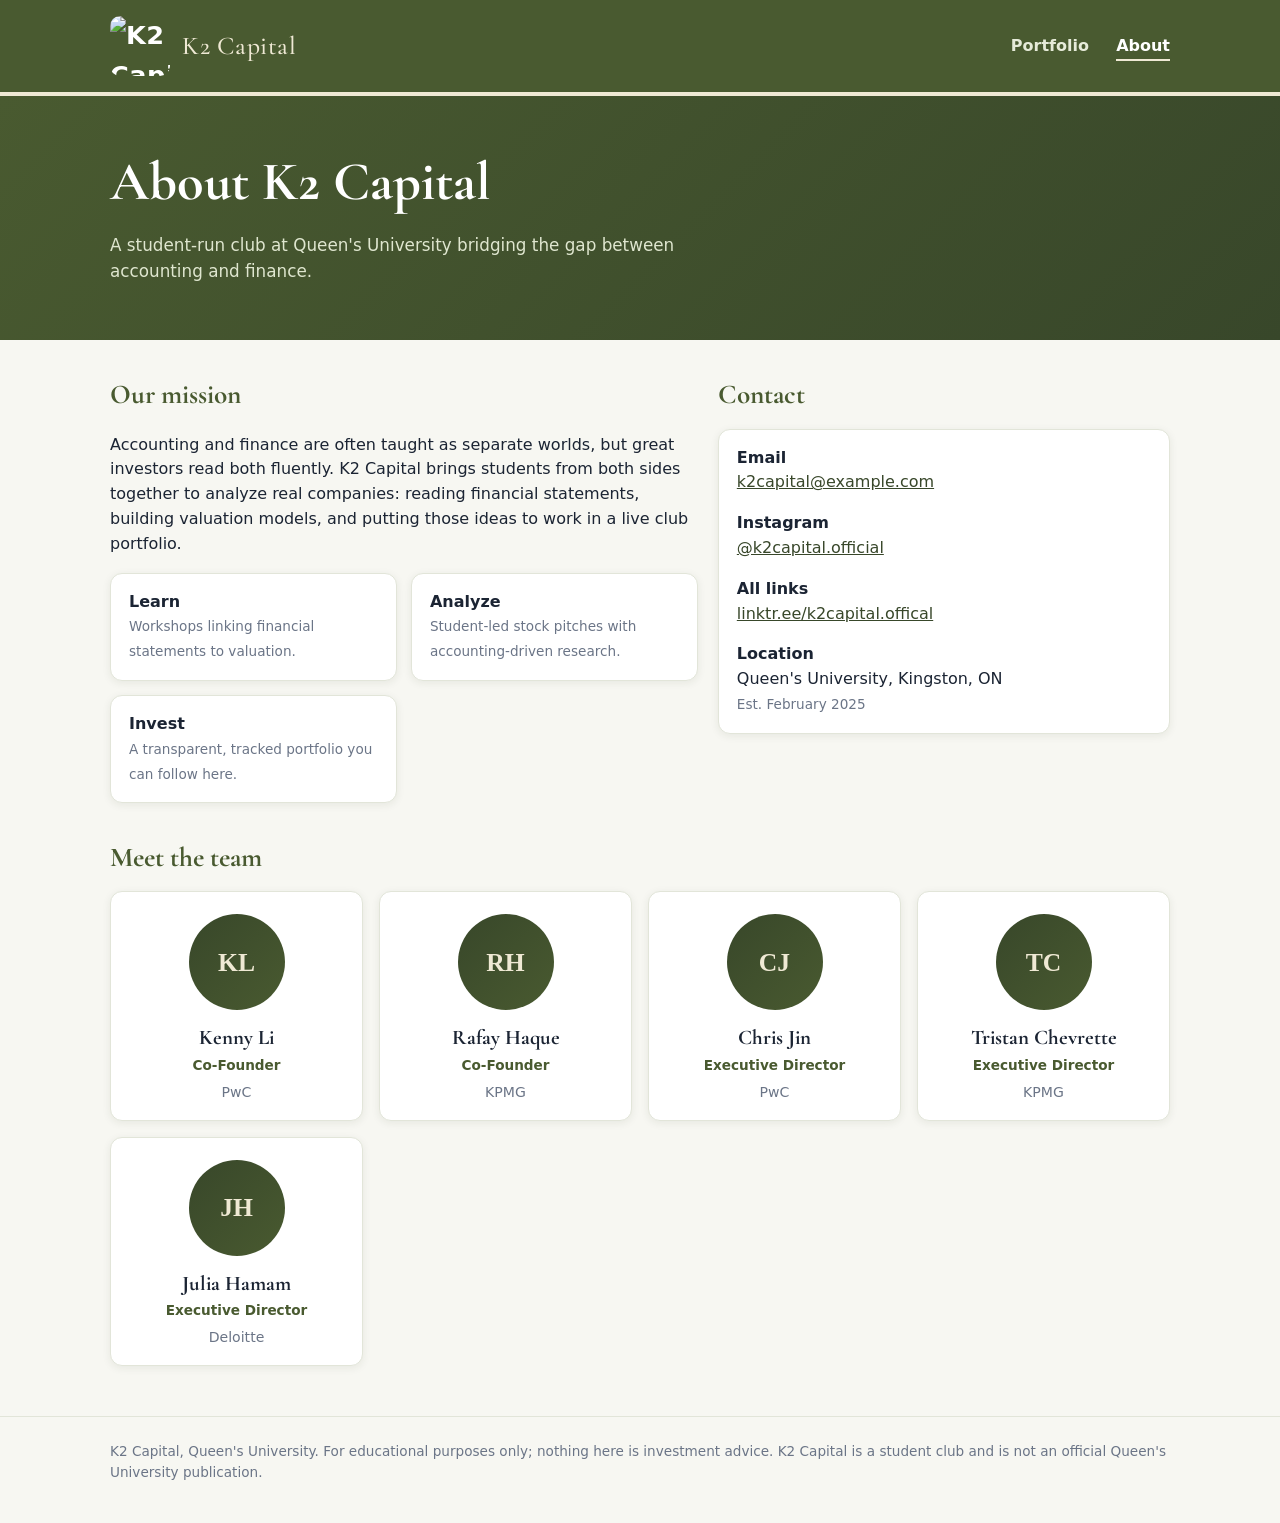
==== about.html @ 81572ed2 "Add files via upload" ====
<!doctype html>
<html lang="en">
<head>
  <meta charset="utf-8">
  <meta name="viewport" content="width=device-width, initial-scale=1">
  <title>K2 Capital | About</title>
  <meta name="description" content="About K2 Capital, the Queen's University club bridging accounting and finance.">
  <link rel="preconnect" href="https://fonts.googleapis.com"><link rel="preconnect" href="https://fonts.gstatic.com" crossorigin>
  <link href="https://fonts.googleapis.com/css2?family=Cormorant+Garamond:wght@500;600;700&display=swap" rel="stylesheet">
  <link rel="icon" href="images/logo.jpg">
  <link rel="stylesheet" href="styles.css">
</head>
<body>
  <header class="site">
    <div class="wrap">
      <a class="brand" href="index.html"><img src="images/logo.jpg" alt="K2 Capital logo"><span class="brand-text">K2 <span>Capital</span></span></a>
      <nav>
        <a href="index.html">Portfolio</a>
        <a class="active" href="about.html">About</a>
      </nav>
    </div>
  </header>

  <div class="hero">
    <div class="wrap">
      <h1>About K2 Capital</h1>
      <p>A student-run club at Queen's University bridging the gap between accounting and finance.</p>
    </div>
  </div>

  <main class="wrap">
    <section class="block two-col">
      <div>
        <h2>Our mission</h2>
        <p>
          Accounting and finance are often taught as separate worlds, but great investors read both fluently.
          K2 Capital brings students from both sides together to analyze real companies: reading financial
          statements, building valuation models, and putting those ideas to work in a live club portfolio.
        </p>
        <p><!-- TODO: add a sentence or two about how the club runs (weekly meetings, pitch process, who can join). --></p>
        <div class="pillars">
          <div class="card"><strong>Learn</strong><br><span class="name">Workshops linking financial statements to valuation.</span></div>
          <div class="card"><strong>Analyze</strong><br><span class="name">Student-led stock pitches with accounting-driven research.</span></div>
          <div class="card"><strong>Invest</strong><br><span class="name">A transparent, tracked portfolio you can follow here.</span></div>
        </div>
      </div>
      <div>
        <h2>Contact</h2>
        <div class="card">
          <p style="margin-top:0"><strong>Email</strong><br><a href="mailto:k2capital@example.com">k2capital@example.com</a></p>
          <p><strong>Instagram</strong><br><a href="https://instagram.com/k2capital.official" rel="noopener">@k2capital.official</a></p>
          <p><strong>All links</strong><br><a href="https://linktr.ee/k2capital.offical" rel="noopener">linktr.ee/k2capital.offical</a></p>
          <p style="margin-bottom:0"><strong>Location</strong><br>Queen's University, Kingston, ON<br><span class="name">Est. February 2025</span></p>
        </div>
      </div>
    </section>

    <section class="block">
      <h2>Meet the team</h2>
      <div class="grid" id="team"></div>
    </section>
  </main>

  <footer>
    <div class="wrap">
      K2 Capital, Queen's University. For educational purposes only; nothing here is investment advice.
      K2 Capital is a student club and is not an official Queen's University publication.
    </div>
  </footer>

  <script>
    // Edit this list to update the team. Add "photo": "images/name.jpg" to show a headshot.
    const TEAM = [
      { name: "Kenny Li",           role: "Co-Founder",         bio: "PwC" },
      { name: "Rafay Haque",        role: "Co-Founder",         bio: "KPMG" },
      { name: "Chris Jin",          role: "Executive Director", bio: "PwC" },
      { name: "Tristan Chevrette",  role: "Executive Director", bio: "KPMG" },
      { name: "Julia Hamam",        role: "Executive Director", bio: "Deloitte" }
      // Add the Accounting and Finance Associates here, same format.
    ];

    const esc = (s) => String(s ?? "").replace(/[&<>"']/g, (c) => ({ "&": "&amp;", "<": "&lt;", ">": "&gt;", '"': "&quot;", "'": "&#39;" }[c]));
    document.getElementById("team").innerHTML = TEAM.map((p) => {
      const initials = p.name.split(/\s+/).map((w) => w[0]).slice(0, 2).join("").toUpperCase();
      const avatar = p.photo
        ? `<img class="avatar" src="${esc(p.photo)}" alt="${esc(p.name)}">`
        : `<div class="avatar">${esc(initials)}</div>`;
      return `<div class="card person">${avatar}<h3>${esc(p.name)}</h3><div class="role">${esc(p.role)}</div><p>${esc(p.bio)}</p></div>`;
    }).join("");
  </script>
</body>
</html>
---- styles.css ----
:root {
  --navy: #495a30;
  --navy-2: #38472a;
  --gold: #efe9d4;
  --red: #495a30;
  --bg: #f7f7f2;
  --card: #ffffff;
  --text: #1b2433;
  --muted: #6b7587;
  --line: #e2e5d9;
  --gain: #12805c;
  --loss: #c0392b;
  --radius: 12px;
}
* { box-sizing: border-box; }
html { scroll-behavior: smooth; }
body {
  margin: 0;
  font-family: system-ui, -apple-system, "Segoe UI", Roboto, sans-serif;
  background: var(--bg);
  color: var(--text);
  line-height: 1.55;
}
a { color: var(--navy-2); }
.wrap { max-width: 1100px; margin: 0 auto; padding: 0 20px; }

/* Header */
header.site {
  background: var(--navy);
  color: #fff;
  border-bottom: 4px solid var(--gold);
}
header.site .wrap {
  display: flex; align-items: center; justify-content: space-between;
  padding-top: 16px; padding-bottom: 16px; flex-wrap: wrap; gap: 12px;
}
h1, h2, h3, .brand-text { font-family: "Cormorant Garamond", Georgia, "Times New Roman", serif; }
h1, h2 { font-weight: 700; }
.brand { display: flex; align-items: center; gap: 12px; font-weight: 700; font-size: 1.6rem; letter-spacing: .02em; color: #fff; text-decoration: none; }
.brand img { height: 60px; width: 60px; border-radius: 10px; display: block; }
.brand span { color: var(--gold); font-weight: 500; }
nav a {
  color: #e6ebd9; text-decoration: none; margin-left: 22px; font-weight: 600;
  padding-bottom: 4px; border-bottom: 2px solid transparent;
}
nav a:hover, nav a.active { color: #fff; border-bottom-color: var(--gold); }

/* Hero */
.hero { background: linear-gradient(135deg, var(--navy), var(--navy-2)); color: #fff; padding: 44px 0 56px; }
.hero h1 { margin: 0 0 8px; font-size: clamp(2.3rem, 5vw, 3.4rem); }
.hero p { margin: 0; max-width: 640px; color: #dfe6cf; font-size: 1.05rem; }

/* Cards */
.cards { display: grid; grid-template-columns: repeat(auto-fit, minmax(190px, 1fr)); gap: 14px; margin-top: -32px; }
.card {
  background: var(--card); border: 1px solid var(--line); border-radius: var(--radius);
  padding: 16px 18px; box-shadow: 0 2px 8px rgba(40,55,25,.08);
}
.card .label { color: var(--muted); font-size: .8rem; text-transform: uppercase; letter-spacing: .06em; }
.card .value { font-size: 1.6rem; font-weight: 800; margin-top: 2px; }
.gain { color: var(--gain); }
.loss { color: var(--loss); }

section.block { margin: 34px 0; }
h2 { margin: 0 0 12px; font-size: 1.7rem; color: var(--navy); }

/* Allocation bar */
.alloc-bar { display: flex; height: 18px; border-radius: 9px; overflow: hidden; background: var(--line); }
.alloc-bar div { height: 100%; }
.legend { display: flex; flex-wrap: wrap; gap: 8px 18px; margin-top: 10px; font-size: .88rem; color: var(--muted); }
.legend i { display: inline-block; width: 10px; height: 10px; border-radius: 3px; margin-right: 6px; }

/* Controls */
.controls { display: flex; flex-wrap: wrap; gap: 8px; align-items: center; margin-bottom: 14px; }
.chip {
  border: 1px solid var(--line); background: #fff; color: var(--text);
  padding: 6px 14px; border-radius: 999px; cursor: pointer; font-size: .88rem; font-weight: 600;
}
.chip.on { background: var(--navy); color: #fff; border-color: var(--navy); }
.spacer { flex: 1; }
.toggle { font-size: .88rem; color: var(--muted); display: flex; align-items: center; gap: 6px; }

/* Tables */
.table-wrap { overflow-x: auto; background: var(--card); border: 1px solid var(--line); border-radius: var(--radius); }
table { width: 100%; border-collapse: collapse; min-width: 720px; }
th, td { padding: 11px 14px; text-align: right; white-space: nowrap; }
th:first-child, td:first-child, th:nth-child(2), td:nth-child(2) { text-align: left; }
thead th {
  background: #f0f2e8; color: var(--muted); font-size: .76rem; text-transform: uppercase;
  letter-spacing: .06em; cursor: pointer; user-select: none;
}
tbody tr { border-top: 1px solid var(--line); }
tbody tr:hover { background: #fbfbf6; }
tr.group td {
  background: #e8edde; font-weight: 700; color: var(--navy); text-align: left; cursor: default;
}
tr.group td.num { text-align: right; }
.ticker { font-weight: 800; }
.name { color: var(--muted); font-size: .85rem; }
.note { color: var(--muted); font-size: .82rem; margin-top: 10px; }
.banner {
  background: #f7f3dc; border: 1px solid #f0dc95; color: #6b5300;
  padding: 10px 14px; border-radius: 10px; margin: 22px 0 0; font-size: .9rem;
}
.error { background: #fdecea; border-color: #f4b8b1; color: #7a1f16; }

/* About */
.grid { display: grid; grid-template-columns: repeat(auto-fill, minmax(220px, 1fr)); gap: 16px; }
.person { text-align: center; }
.avatar {
  width: 96px; height: 96px; border-radius: 50%; margin: 6px auto 12px;
  background: linear-gradient(135deg, var(--navy-2), var(--navy)); color: var(--gold);
  display: flex; align-items: center; justify-content: center; font-weight: 700; font-size: 1.6rem; font-family: Georgia, serif;
  object-fit: cover;
}
.person h3 { margin: 0; font-size: 1.3rem; }
.person .role { color: var(--red); font-weight: 700; font-size: .85rem; }
.person p { color: var(--muted); font-size: .88rem; margin: 6px 0 0; }
.two-col { display: grid; grid-template-columns: 1.3fr 1fr; gap: 20px; }
@media (max-width: 760px) { .two-col { grid-template-columns: 1fr; } nav a { margin-left: 14px; } }
.pillars { display: grid; grid-template-columns: repeat(auto-fit, minmax(220px, 1fr)); gap: 14px; margin-top: 14px; }

footer { border-top: 1px solid var(--line); margin-top: 50px; padding: 24px 0 40px; color: var(--muted); font-size: .85rem; }
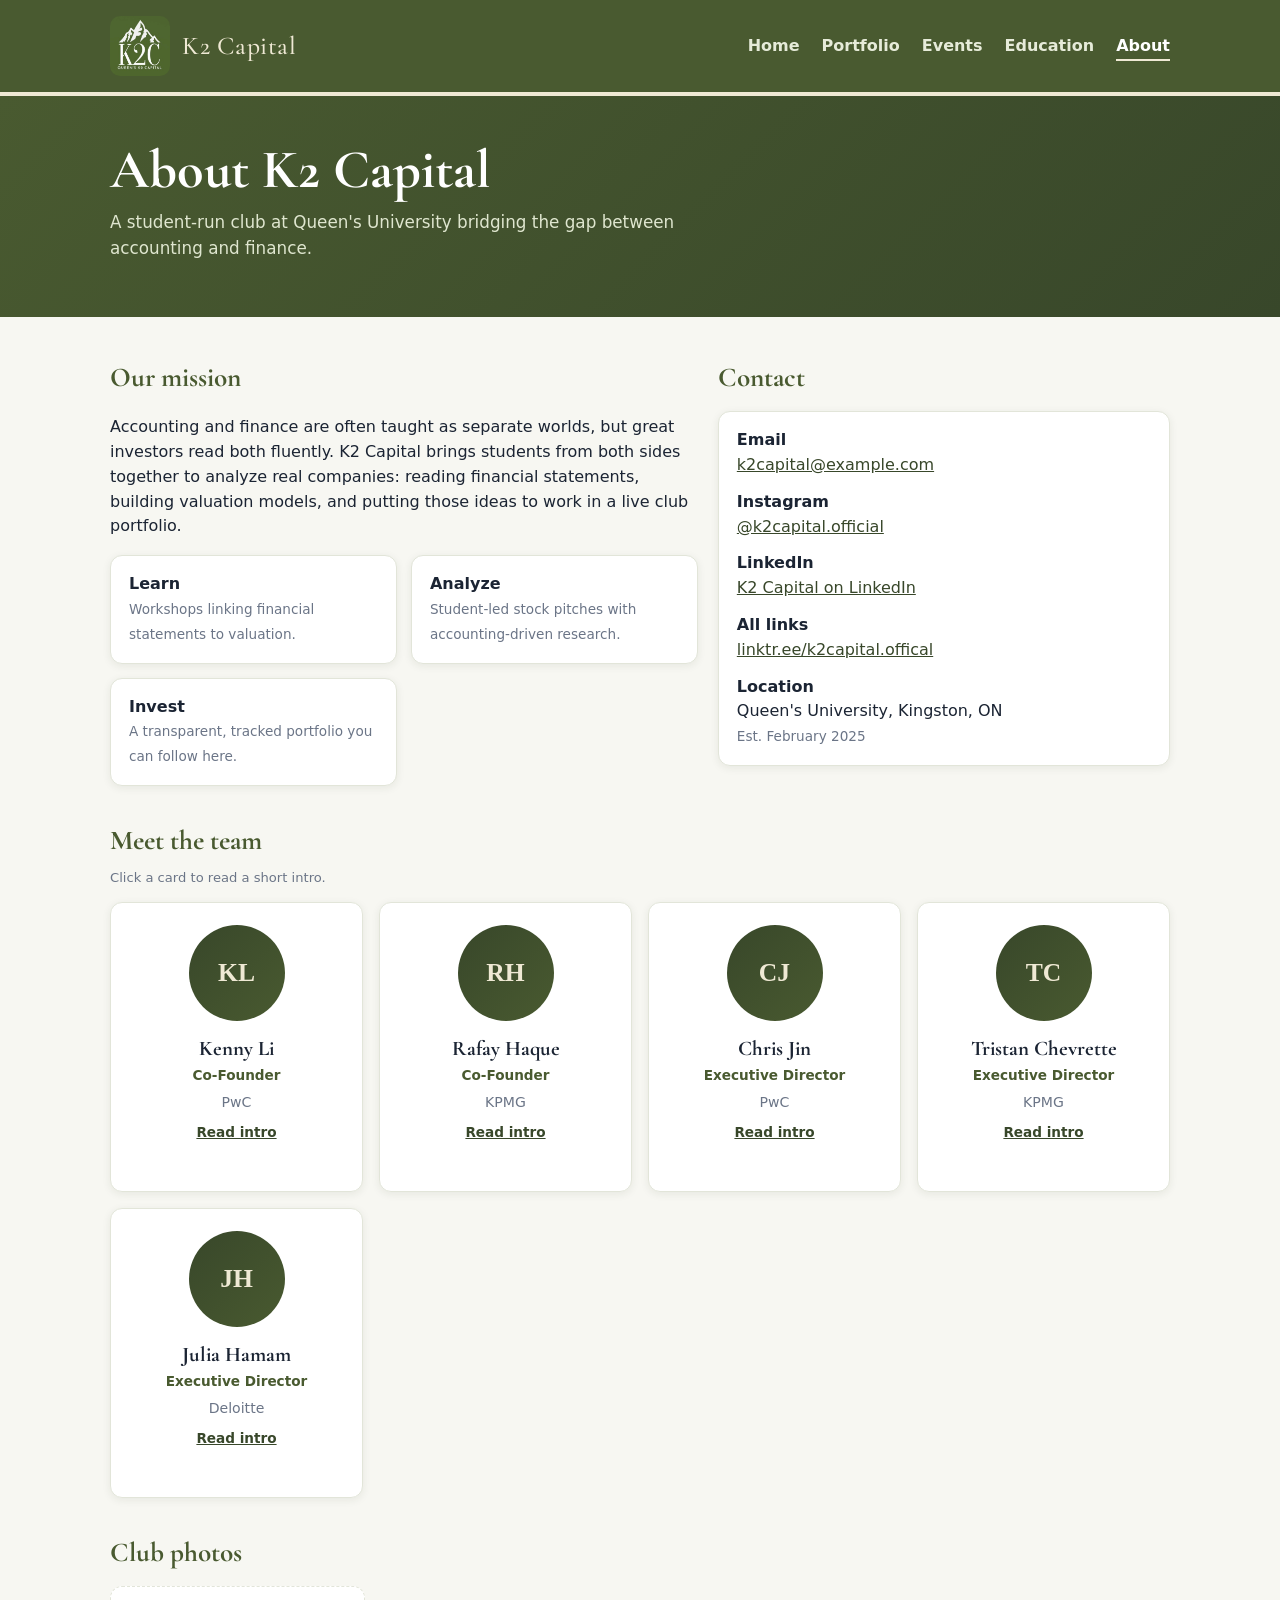
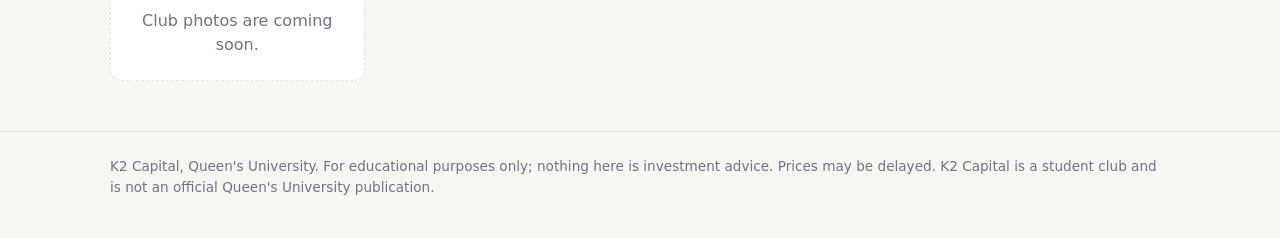
==== commit 933f7457: "Add files via upload" ====
--- a/about.html
+++ b/about.html
@@ -11,15 +11,7 @@
   <link rel="stylesheet" href="styles.css">
 </head>
 <body>
-  <header class="site">
-    <div class="wrap">
-      <a class="brand" href="index.html"><img src="images/logo.jpg" alt="K2 Capital logo"><span class="brand-text">K2 <span>Capital</span></span></a>
-      <nav>
-        <a href="index.html">Portfolio</a>
-        <a class="active" href="about.html">About</a>
-      </nav>
-    </div>
-  </header>
+  <header class="site" id="site-header"></header>
 
   <div class="hero">
     <div class="wrap">
@@ -29,7 +21,7 @@
   </div>
 
   <main class="wrap">
-    <section class="block two-col">
+    <section class="block two-col first">
       <div>
         <h2>Our mission</h2>
         <p>
@@ -37,7 +29,7 @@
           K2 Capital brings students from both sides together to analyze real companies: reading financial
           statements, building valuation models, and putting those ideas to work in a live club portfolio.
         </p>
-        <p><!-- TODO: add a sentence or two about how the club runs (weekly meetings, pitch process, who can join). --></p>
+        <!-- TODO: add a sentence or two about how the club runs (weekly meetings, pitch process, who can join). -->
         <div class="pillars">
           <div class="card"><strong>Learn</strong><br><span class="name">Workshops linking financial statements to valuation.</span></div>
           <div class="card"><strong>Analyze</strong><br><span class="name">Student-led stock pitches with accounting-driven research.</span></div>
@@ -46,47 +38,83 @@
       </div>
       <div>
         <h2>Contact</h2>
-        <div class="card">
-          <p style="margin-top:0"><strong>Email</strong><br><a href="mailto:k2capital@example.com">k2capital@example.com</a></p>
-          <p><strong>Instagram</strong><br><a href="https://instagram.com/k2capital.official" rel="noopener">@k2capital.official</a></p>
-          <p><strong>All links</strong><br><a href="https://linktr.ee/k2capital.offical" rel="noopener">linktr.ee/k2capital.offical</a></p>
-          <p style="margin-bottom:0"><strong>Location</strong><br>Queen's University, Kingston, ON<br><span class="name">Est. February 2025</span></p>
-        </div>
+        <div data-contact></div>
       </div>
     </section>
 
     <section class="block">
       <h2>Meet the team</h2>
+      <p class="note" style="margin-top:-6px">Click a card to read a short intro.</p>
       <div class="grid" id="team"></div>
+    </section>
+
+    <section class="block">
+      <h2>Club photos</h2>
+      <div class="gallery" id="gallery"></div>
     </section>
   </main>
 
-  <footer>
-    <div class="wrap">
-      K2 Capital, Queen's University. For educational purposes only; nothing here is investment advice.
-      K2 Capital is a student club and is not an official Queen's University publication.
-    </div>
-  </footer>
+  <footer id="site-footer"></footer>
 
+  <script src="site.js"></script>
   <script>
-    // Edit this list to update the team. Add "photo": "images/name.jpg" to show a headshot.
+    // ---- Edit this section to update the page (on GitHub: open this file, click the pencil icon) ----
+
+    // photo: "images/team/name.jpg" (upload the picture to the images/team folder). linkedin: personal profile URL.
+    // intro shows on the back of the card. Leave a field as "" to hide it.
     const TEAM = [
-      { name: "Kenny Li",           role: "Co-Founder",         bio: "PwC" },
-      { name: "Rafay Haque",        role: "Co-Founder",         bio: "KPMG" },
-      { name: "Chris Jin",          role: "Executive Director", bio: "PwC" },
-      { name: "Tristan Chevrette",  role: "Executive Director", bio: "KPMG" },
-      { name: "Julia Hamam",        role: "Executive Director", bio: "Deloitte" }
+      { name: "Kenny Li",          role: "Co-Founder",         bio: "PwC",      intro: "", linkedin: "", photo: "" },
+      { name: "Rafay Haque",       role: "Co-Founder",         bio: "KPMG",     intro: "", linkedin: "", photo: "" },
+      { name: "Chris Jin",         role: "Executive Director", bio: "PwC",      intro: "", linkedin: "", photo: "" },
+      { name: "Tristan Chevrette", role: "Executive Director", bio: "KPMG",     intro: "", linkedin: "", photo: "" },
+      { name: "Julia Hamam",       role: "Executive Director", bio: "Deloitte", intro: "", linkedin: "", photo: "" },
       // Add the Accounting and Finance Associates here, same format.
     ];
 
+    // Upload pictures to the images/club folder and list them here, for example "images/club/social-1.jpg".
+    // caption is optional.
+    const PHOTOS = [
+      // { src: "images/club/social-1.jpg", caption: "Fall social" },
+    ];
+
+    // ---- End of editable section ----
+
     const esc = (s) => String(s ?? "").replace(/[&<>"']/g, (c) => ({ "&": "&amp;", "<": "&lt;", ">": "&gt;", '"': "&quot;", "'": "&#39;" }[c]));
-    document.getElementById("team").innerHTML = TEAM.map((p) => {
+    const $ = (id) => document.getElementById(id);
+
+    $("team").innerHTML = TEAM.map((p, i) => {
       const initials = p.name.split(/\s+/).map((w) => w[0]).slice(0, 2).join("").toUpperCase();
       const avatar = p.photo
         ? `<img class="avatar" src="${esc(p.photo)}" alt="${esc(p.name)}">`
-        : `<div class="avatar">${esc(initials)}</div>`;
-      return `<div class="card person">${avatar}<h3>${esc(p.name)}</h3><div class="role">${esc(p.role)}</div><p>${esc(p.bio)}</p></div>`;
+        : `<div class="avatar" aria-hidden="true">${esc(initials)}</div>`;
+      const intro = p.intro ? esc(p.intro) : "Intro coming soon.";
+      const li = p.linkedin ? `<a class="btn small" href="${esc(p.linkedin)}" rel="noopener" target="_blank">LinkedIn</a>` : "";
+      return `<div class="flip">
+        <div class="flip-inner">
+          <div class="face front card person">${avatar}<h3>${esc(p.name)}</h3><div class="role">${esc(p.role)}</div><p>${esc(p.bio)}</p>
+            <button type="button" class="linkbtn flip-btn" aria-label="Read intro for ${esc(p.name)}">Read intro</button></div>
+          <div class="face back card person" aria-hidden="true"><h3>${esc(p.name)}</h3><div class="role">${esc(p.role)}</div>
+            <p class="intro">${intro}</p>
+            <div class="back-links">${li}<button type="button" class="linkbtn flip-btn" tabindex="-1">Back</button></div></div>
+        </div>
+      </div>`;
     }).join("");
+    document.querySelectorAll(".flip").forEach((card) => {
+      const toggle = (ev) => {
+        if (ev.target.closest("a")) return; // let the LinkedIn link work
+        const on = card.classList.toggle("flipped");
+        card.querySelector(".front").setAttribute("aria-hidden", on);
+        card.querySelector(".back").setAttribute("aria-hidden", !on);
+        card.querySelectorAll(".front .flip-btn").forEach((b) => (b.tabIndex = on ? -1 : 0));
+        card.querySelectorAll(".back .flip-btn, .back a").forEach((b) => (b.tabIndex = on ? 0 : -1));
+      };
+      card.addEventListener("click", toggle);
+      card.querySelectorAll(".back a").forEach((x) => (x.tabIndex = -1));
+    });
+
+    $("gallery").innerHTML = PHOTOS.length
+      ? PHOTOS.map((p) => `<figure><img src="${esc(p.src)}" alt="${esc(p.caption || "K2 Capital club photo")}" loading="lazy">${p.caption ? `<figcaption>${esc(p.caption)}</figcaption>` : ""}</figure>`).join("")
+      : `<div class="empty">Club photos are coming soon.</div>`;
   </script>
 </body>
 </html>
--- a/styles.css
+++ b/styles.css
@@ -51,7 +51,7 @@
 .hero p { margin: 0; max-width: 640px; color: #dfe6cf; font-size: 1.05rem; }
 
 /* Cards */
-.cards { display: grid; grid-template-columns: repeat(auto-fit, minmax(190px, 1fr)); gap: 14px; margin-top: -32px; }
+.cards { display: grid; grid-template-columns: repeat(auto-fit, minmax(165px, 1fr)); gap: 14px; margin-top: -32px; }
 .card {
   background: var(--card); border: 1px solid var(--line); border-radius: var(--radius);
   padding: 16px 18px; box-shadow: 0 2px 8px rgba(40,55,25,.08);
@@ -121,3 +121,103 @@
 .pillars { display: grid; grid-template-columns: repeat(auto-fit, minmax(220px, 1fr)); gap: 14px; margin-top: 14px; }
 
 footer { border-top: 1px solid var(--line); margin-top: 50px; padding: 24px 0 40px; color: var(--muted); font-size: .85rem; }
+
+/* Portfolio v2 */
+.cards.second { margin-top: 14px; }
+.card .sub { color: var(--muted); font-size: .8rem; margin-top: 2px; }
+.linkbtn { background: none; border: 0; color: var(--navy-2); font: inherit; font-weight: 600; cursor: pointer; padding: 0; text-decoration: underline; }
+#holdings-table { min-width: 900px; }
+#holdings-table th, #holdings-table td, #sells-table th, #sells-table td { padding-left: 10px; padding-right: 10px; }
+#sells-table { min-width: 760px; }
+#sells-table th { cursor: default; }
+#sells-table th, #sells-table td { text-align: right; }
+#sells-table th:first-child, #sells-table td:first-child, #sells-table th:nth-child(2), #sells-table td:nth-child(2) { text-align: left; }
+.muted-cell { color: var(--muted); }
+
+/* ---------- v3: layout, chart, home, events, education, about ---------- */
+.cards.flat { margin-top: 0; }
+.cards.flat.three { grid-template-columns: repeat(auto-fit, minmax(190px, 1fr)); margin-bottom: 16px; }
+.cards.flat { margin-bottom: 16px; }
+.subhead { font-family: "Cormorant Garamond", Georgia, serif; font-size: 1.3rem; color: var(--navy); margin: 26px 0 10px; }
+.empty { background: var(--card); border: 1px dashed var(--line); border-radius: var(--radius); padding: 22px; color: var(--muted); text-align: center; }
+.lead { max-width: 720px; font-size: 1.05rem; }
+section.block.first { margin-top: 40px; }
+.section-head { display: flex; align-items: baseline; justify-content: space-between; gap: 12px; margin-bottom: 12px; }
+.section-head h2 { margin: 0; }
+.section-head a { font-weight: 600; font-size: .92rem; }
+
+/* Buttons */
+.btn { display: inline-block; background: var(--gold); color: var(--navy); font-weight: 700; text-decoration: none; padding: 10px 20px; border-radius: 999px; border: 2px solid var(--gold); }
+.btn:hover { filter: brightness(.96); }
+.btn.ghost { background: transparent; color: #fff; border-color: rgba(255,255,255,.55); }
+.btn.small { padding: 5px 14px; font-size: .85rem; background: var(--navy); color: #fff; border-color: var(--navy); }
+.hero-actions { display: flex; gap: 12px; flex-wrap: wrap; margin-top: 22px; }
+
+/* Home hero */
+.home-hero { padding: 56px 0 64px; }
+.home-hero h1 { max-width: 760px; }
+.home-hero p { max-width: 680px; }
+
+/* Chart */
+.chart-card { background: var(--card); border: 1px solid var(--line); border-radius: var(--radius); padding: 14px 10px 6px; }
+.chart { position: relative; width: 100%; min-height: 320px; }
+.chart svg { display: block; width: 100%; height: auto; touch-action: pan-y; }
+.chart .grid { stroke: var(--line); stroke-width: 1; }
+.chart .zero { stroke: #b8bfa8; stroke-width: 1.2; }
+.chart .ax { fill: var(--muted); font-size: 11px; font-family: system-ui, sans-serif; }
+.chart .series { fill: none; stroke: var(--navy); stroke-width: 2.4; stroke-linejoin: round; stroke-linecap: round; }
+.chart .area { fill: var(--navy); opacity: .09; }
+.chart .contrib { fill: none; stroke: #8a8f7d; stroke-width: 1.6; stroke-dasharray: 5 4; }
+.chart .hx { stroke: var(--muted); stroke-width: 1; stroke-dasharray: 3 3; }
+.chart .hd { fill: var(--navy); stroke: #fff; stroke-width: 2; }
+.tip { position: absolute; pointer-events: none; background: #fff; border: 1px solid var(--line); border-radius: 10px; box-shadow: 0 4px 14px rgba(40,55,25,.14); padding: 8px 11px; font-size: .84rem; line-height: 1.4; min-width: 130px; z-index: 2; }
+
+/* Events */
+.events-row { display: grid; grid-template-columns: repeat(auto-fit, minmax(280px, 1fr)); gap: 14px; }
+.events-list { display: grid; gap: 14px; }
+.event { display: flex; gap: 16px; background: var(--card); border: 1px solid var(--line); border-radius: var(--radius); padding: 16px 18px; box-shadow: 0 2px 8px rgba(40,55,25,.06); }
+.event .date { flex: none; width: 56px; text-align: center; background: var(--navy); color: #fff; border-radius: 10px; padding: 6px 0; display: flex; flex-direction: column; justify-content: center; align-self: flex-start; }
+.event .date .mon { font-size: .72rem; letter-spacing: .08em; text-transform: uppercase; color: var(--gold); }
+.event .date .day { font-family: "Cormorant Garamond", Georgia, serif; font-size: 1.7rem; font-weight: 700; line-height: 1.05; }
+.event h3 { margin: 4px 0 2px; font-size: 1.25rem; }
+.event p { margin: 6px 0 0; font-size: .92rem; color: var(--text); }
+.event a { font-weight: 600; font-size: .9rem; }
+.tags { display: flex; gap: 6px; flex-wrap: wrap; }
+.tag { display: inline-block; background: #e8edde; color: var(--navy); font-size: .7rem; font-weight: 700; letter-spacing: .05em; text-transform: uppercase; padding: 2px 9px; border-radius: 999px; }
+.tag.t-pitch { background: #f3ead0; color: #6b5300; }
+.tag.t-case { background: #e6e0ee; color: #4a2f63; }
+.tag.sample { background: #f7f3dc; color: #6b5300; border: 1px dashed #d9c870; }
+.calendar { width: 100%; height: 560px; border: 0; border-radius: 8px; }
+
+/* Education */
+.tiles { display: grid; grid-template-columns: repeat(auto-fit, minmax(190px, 1fr)); gap: 14px; margin-top: 16px; }
+.tile { background: var(--card); border: 1px solid var(--line); border-top: 4px solid var(--navy); border-radius: var(--radius); padding: 16px 18px; box-shadow: 0 2px 8px rgba(40,55,25,.06); }
+.tile .letter { font-family: "Cormorant Garamond", Georgia, serif; font-size: 2.6rem; font-weight: 700; color: var(--navy); line-height: 1; }
+.tile h3 { margin: 6px 0 4px; font-size: 1.15rem; }
+.tile p { margin: 0; color: var(--muted); font-size: .9rem; }
+.resources { display: grid; grid-template-columns: repeat(auto-fill, minmax(260px, 1fr)); gap: 14px; }
+.resource h3 { margin: 8px 0 4px; font-size: 1.2rem; }
+.resource p { margin: 0 0 8px; color: var(--muted); font-size: .9rem; }
+
+/* About: contact, flip cards, gallery */
+.contact p { margin: 0 0 12px; }
+.contact p:last-child { margin-bottom: 0; }
+.flip { perspective: 1000px; height: 290px; }
+.flip-inner { position: relative; width: 100%; height: 100%; transition: transform .55s; transform-style: preserve-3d; cursor: pointer; }
+.flip.flipped .flip-inner { transform: rotateY(180deg); }
+.face { position: absolute; inset: 0; backface-visibility: hidden; -webkit-backface-visibility: hidden; overflow: auto; }
+.face.back { transform: rotateY(180deg); display: flex; flex-direction: column; justify-content: center; align-items: center; }
+.face .intro { font-size: .92rem; margin: 10px 0 0; color: var(--text); }
+.back-links { display: flex; gap: 14px; align-items: center; justify-content: center; margin-top: 14px; }
+.flip-btn { margin-top: 8px; font-size: .85rem; }
+.back-links .flip-btn { margin-top: 0; }
+.gallery { display: grid; grid-template-columns: repeat(auto-fill, minmax(240px, 1fr)); gap: 14px; }
+.gallery figure { margin: 0; background: var(--card); border: 1px solid var(--line); border-radius: var(--radius); overflow: hidden; }
+.gallery img { width: 100%; height: 210px; object-fit: cover; display: block; }
+.gallery figcaption { padding: 8px 12px; font-size: .85rem; color: var(--muted); }
+@media (prefers-reduced-motion: reduce) { .flip-inner { transition: none; } }
+@media (max-width: 760px) { header.site .wrap { gap: 8px; } nav a { margin-left: 12px; font-size: .92rem; } }
+
+.hero h1 { line-height: 1.12; }
+.card .value { overflow-wrap: anywhere; }
+.chart svg [hidden] { display: none; }
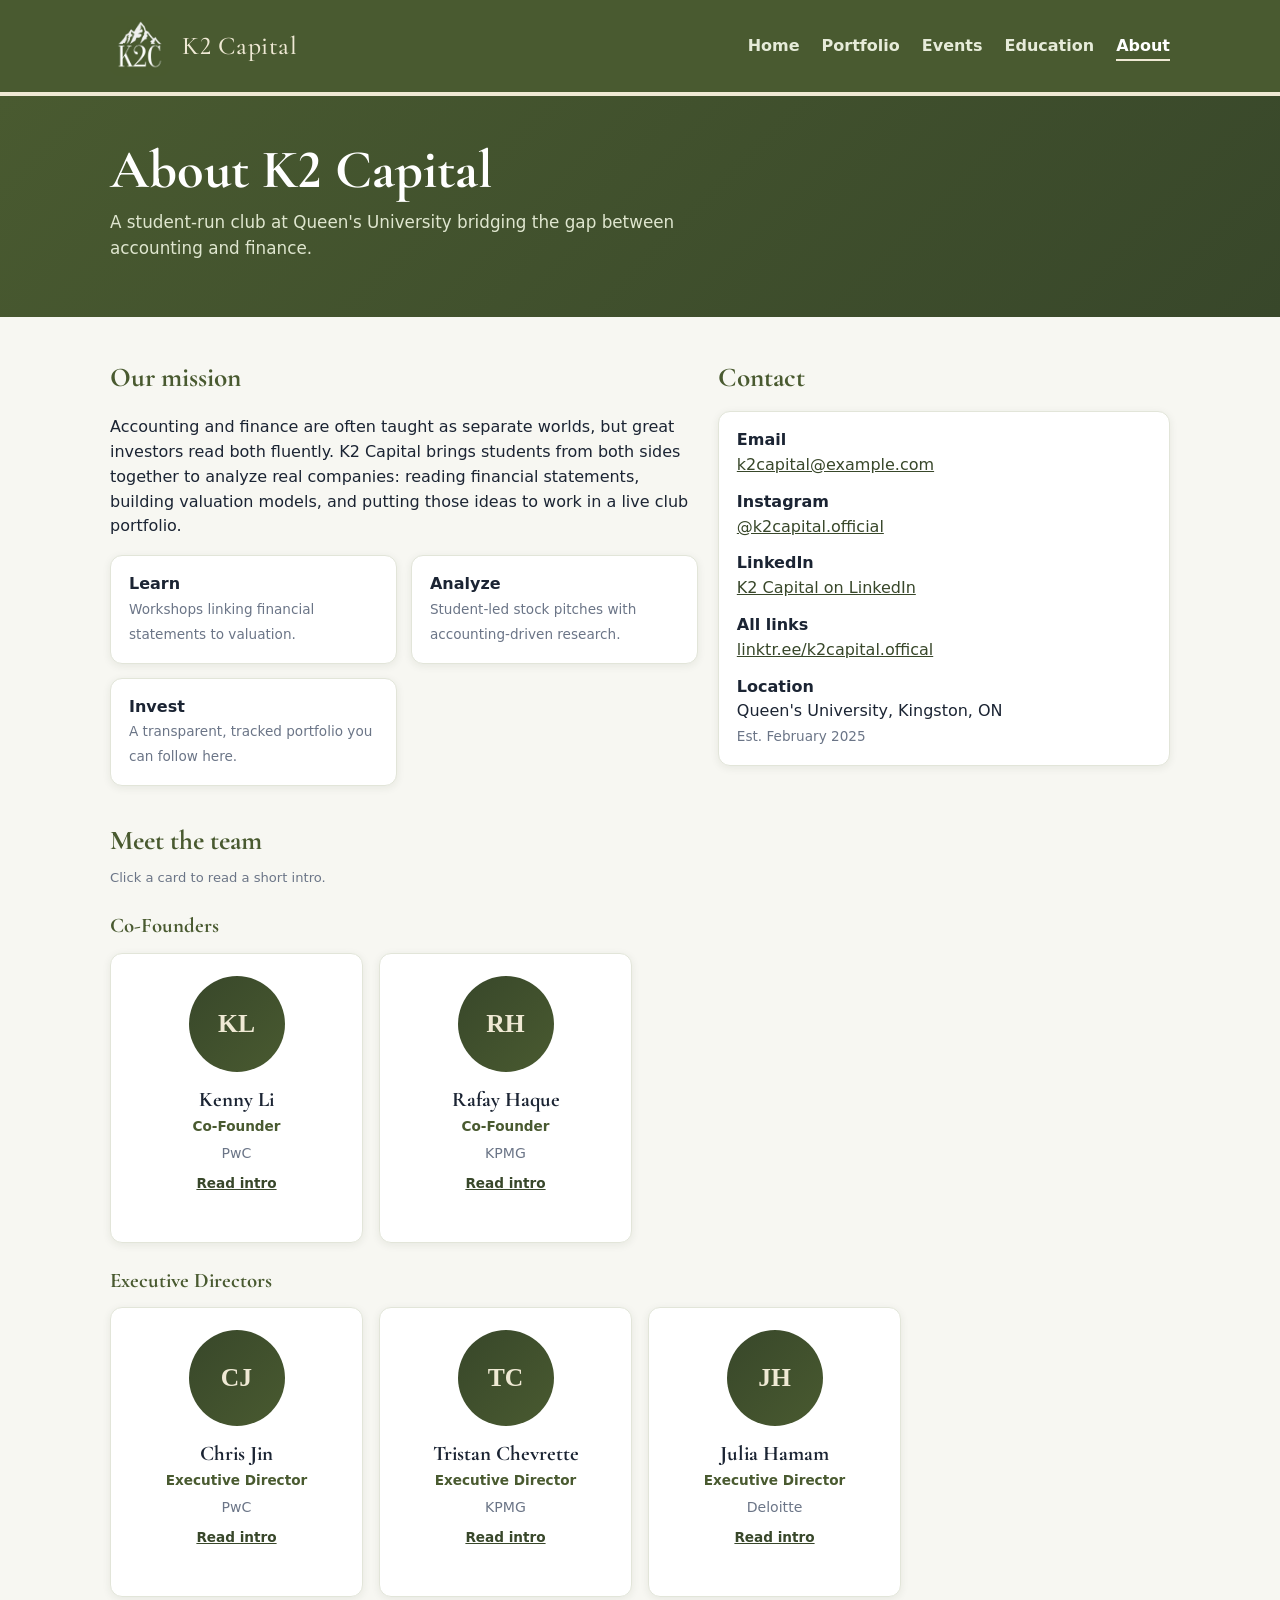
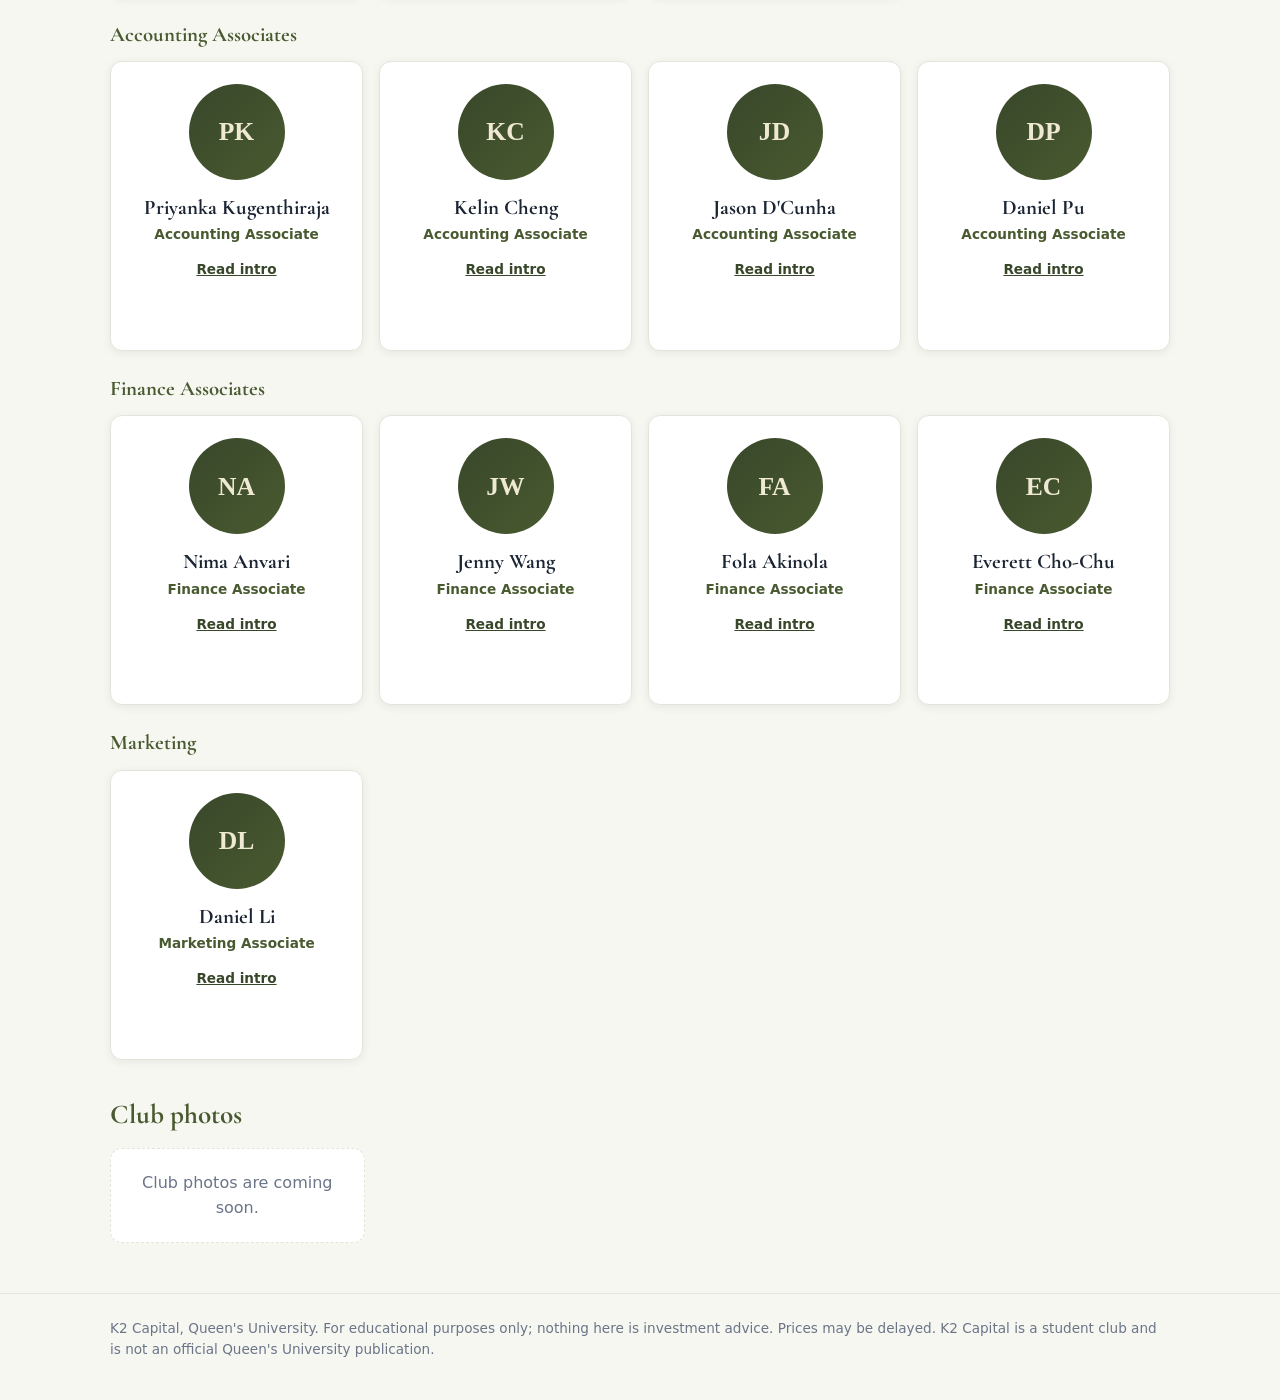
==== commit 1c1a02fc: "Lining numerals in title, real event, TILES content, team groups and photos Co-Authored-By: Claude S" ====
--- a/about.html
+++ b/about.html
@@ -62,13 +62,22 @@
 
     // photo: "images/team/name.jpg" (upload the picture to the images/team folder). linkedin: personal profile URL.
     // intro shows on the back of the card. Leave a field as "" to hide it.
+    // group sets the section on the page. photo: "images/team/photo-01.jpg" (upload pictures to images/team).
     const TEAM = [
-      { name: "Kenny Li",          role: "Co-Founder",         bio: "PwC",      intro: "", linkedin: "", photo: "" },
-      { name: "Rafay Haque",       role: "Co-Founder",         bio: "KPMG",     intro: "", linkedin: "", photo: "" },
-      { name: "Chris Jin",         role: "Executive Director", bio: "PwC",      intro: "", linkedin: "", photo: "" },
-      { name: "Tristan Chevrette", role: "Executive Director", bio: "KPMG",     intro: "", linkedin: "", photo: "" },
-      { name: "Julia Hamam",       role: "Executive Director", bio: "Deloitte", intro: "", linkedin: "", photo: "" },
-      // Add the Accounting and Finance Associates here, same format.
+      { group: "Co-Founders", name: "Kenny Li",          role: "Co-Founder",         bio: "PwC",      intro: "", linkedin: "", photo: "" },
+      { group: "Co-Founders", name: "Rafay Haque",       role: "Co-Founder",         bio: "KPMG",     intro: "", linkedin: "", photo: "" },
+      { group: "Executive Directors", name: "Chris Jin",         role: "Executive Director", bio: "PwC",      intro: "", linkedin: "", photo: "" },
+      { group: "Executive Directors", name: "Tristan Chevrette", role: "Executive Director", bio: "KPMG",     intro: "", linkedin: "", photo: "" },
+      { group: "Executive Directors", name: "Julia Hamam",       role: "Executive Director", bio: "Deloitte", intro: "", linkedin: "", photo: "" },
+      { group: "Accounting Associates", name: "Priyanka Kugenthiraja", role: "Accounting Associate", bio: "", intro: "", linkedin: "", photo: "" },
+      { group: "Accounting Associates", name: "Kelin Cheng",           role: "Accounting Associate", bio: "", intro: "", linkedin: "", photo: "" },
+      { group: "Accounting Associates", name: "Jason D'Cunha",         role: "Accounting Associate", bio: "", intro: "", linkedin: "", photo: "" },
+      { group: "Accounting Associates", name: "Daniel Pu",             role: "Accounting Associate", bio: "", intro: "", linkedin: "", photo: "" },
+      { group: "Finance Associates", name: "Nima Anvari",  role: "Finance Associate", bio: "", intro: "", linkedin: "", photo: "" },
+      { group: "Finance Associates", name: "Jenny Wang",   role: "Finance Associate", bio: "", intro: "", linkedin: "", photo: "" },
+      { group: "Finance Associates", name: "Fola Akinola", role: "Finance Associate", bio: "", intro: "", linkedin: "", photo: "" },
+      { group: "Finance Associates", name: "Everett Cho-Chu", role: "Finance Associate", bio: "", intro: "", linkedin: "", photo: "" },
+      { group: "Marketing", name: "Daniel Li", role: "Marketing Associate", bio: "", intro: "", linkedin: "", photo: "" },
     ];
 
     // Upload pictures to the images/club folder and list them here, for example "images/club/social-1.jpg".
@@ -82,7 +91,7 @@
     const esc = (s) => String(s ?? "").replace(/[&<>"']/g, (c) => ({ "&": "&amp;", "<": "&lt;", ">": "&gt;", '"': "&quot;", "'": "&#39;" }[c]));
     const $ = (id) => document.getElementById(id);
 
-    $("team").innerHTML = TEAM.map((p, i) => {
+    const cardHtml = (p) => {
       const initials = p.name.split(/\s+/).map((w) => w[0]).slice(0, 2).join("").toUpperCase();
       const avatar = p.photo
         ? `<img class="avatar" src="${esc(p.photo)}" alt="${esc(p.name)}">`
@@ -98,7 +107,10 @@
             <div class="back-links">${li}<button type="button" class="linkbtn flip-btn" tabindex="-1">Back</button></div></div>
         </div>
       </div>`;
-    }).join("");
+    };
+    const groups = [...new Set(TEAM.map((p) => p.group || "Team"))];
+    $("team").className = "";
+    $("team").innerHTML = groups.map((g) => `<div class="team-group"><h3 class="subhead">${esc(g)}</h3><div class="grid">${TEAM.filter((p) => (p.group || "Team") === g).map(cardHtml).join("")}</div></div>`).join("");
     document.querySelectorAll(".flip").forEach((card) => {
       const toggle = (ev) => {
         if (ev.target.closest("a")) return; // let the LinkedIn link work
--- a/styles.css
+++ b/styles.css
@@ -34,7 +34,7 @@
   display: flex; align-items: center; justify-content: space-between;
   padding-top: 16px; padding-bottom: 16px; flex-wrap: wrap; gap: 12px;
 }
-h1, h2, h3, .brand-text { font-family: "Cormorant Garamond", Georgia, "Times New Roman", serif; }
+h1, h2, h3, .brand-text { font-family: "Cormorant Garamond", Georgia, "Times New Roman", serif; font-variant-numeric: lining-nums; font-feature-settings: "lnum" 1; }
 h1, h2 { font-weight: 700; }
 .brand { display: flex; align-items: center; gap: 12px; font-weight: 700; font-size: 1.6rem; letter-spacing: .02em; color: #fff; text-decoration: none; }
 .brand img { height: 60px; width: 60px; border-radius: 10px; display: block; }
@@ -221,3 +221,24 @@
 .hero h1 { line-height: 1.12; }
 .card .value { overflow-wrap: anywhere; }
 .chart svg [hidden] { display: none; }
+
+/* Weekly summary */
+.select { font: inherit; font-size: .9rem; padding: 6px 10px; border: 1px solid var(--line); border-radius: 8px; background: #fff; color: var(--text); margin-left: 6px; }
+.side { display: inline-block; font-size: .72rem; font-weight: 800; letter-spacing: .05em; padding: 2px 9px; border-radius: 999px; }
+.side.buy { background: #e3f1ea; color: var(--gain); }
+.side.sell { background: #f9e4e1; color: var(--loss); }
+#week-table { min-width: 640px; }
+#week-table th { cursor: default; }
+#week-table th, #week-table td { text-align: right; padding-left: 10px; padding-right: 10px; }
+#week-table th:nth-child(-n+3), #week-table td:nth-child(-n+3) { text-align: left; }
+.table-wrap[hidden] { display: none; }
+
+/* Team groups and TILES facts */
+.team-group { margin-top: 22px; }
+.team-group h3.subhead { margin: 0 0 10px; }
+.avatar { object-fit: cover; }
+.tiles { grid-template-columns: repeat(auto-fit, minmax(230px, 1fr)); }
+@media (min-width: 1000px) { .tiles { grid-template-columns: repeat(5, 1fr); } }
+.tile h3 { margin: 6px 0 6px; }
+.tile .fact { margin-top: 10px; padding-top: 10px; border-top: 1px solid var(--line); font-size: .86rem; color: var(--text); }
+.tile .fact b { color: var(--navy); }
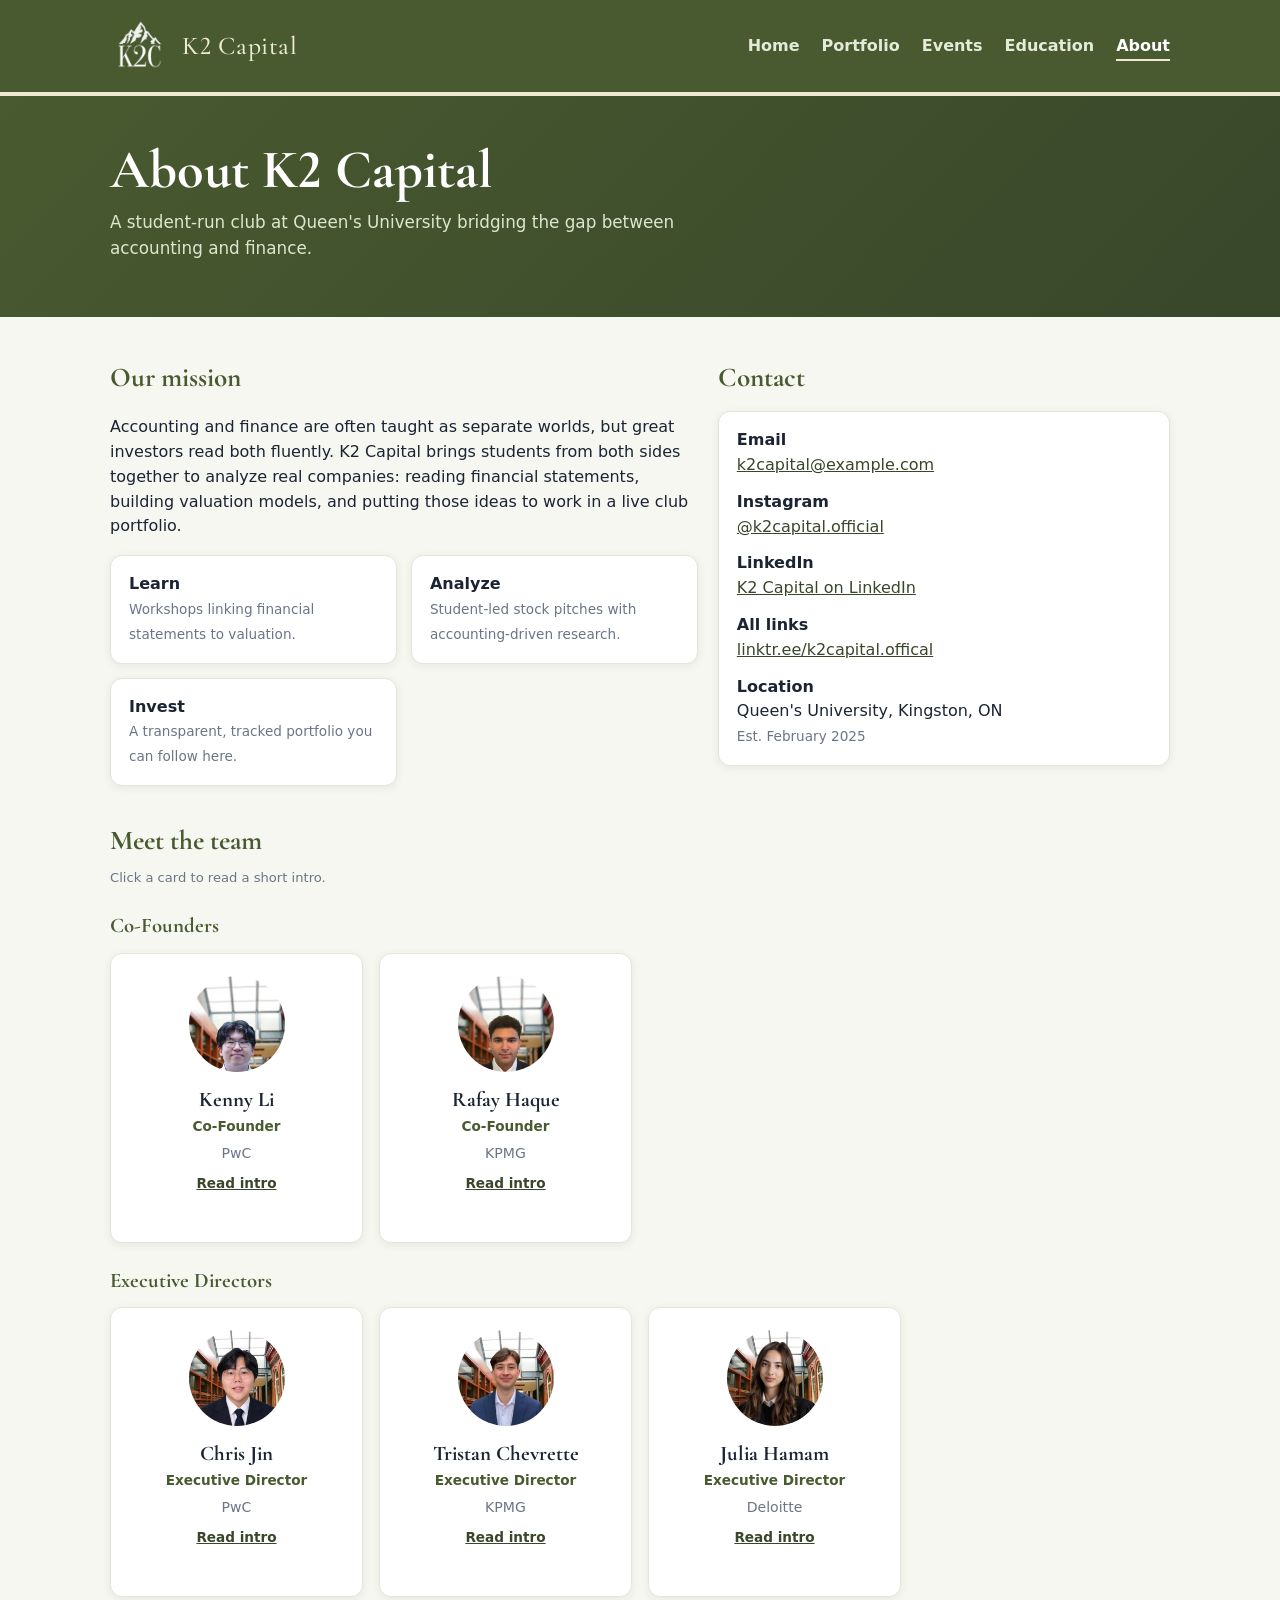
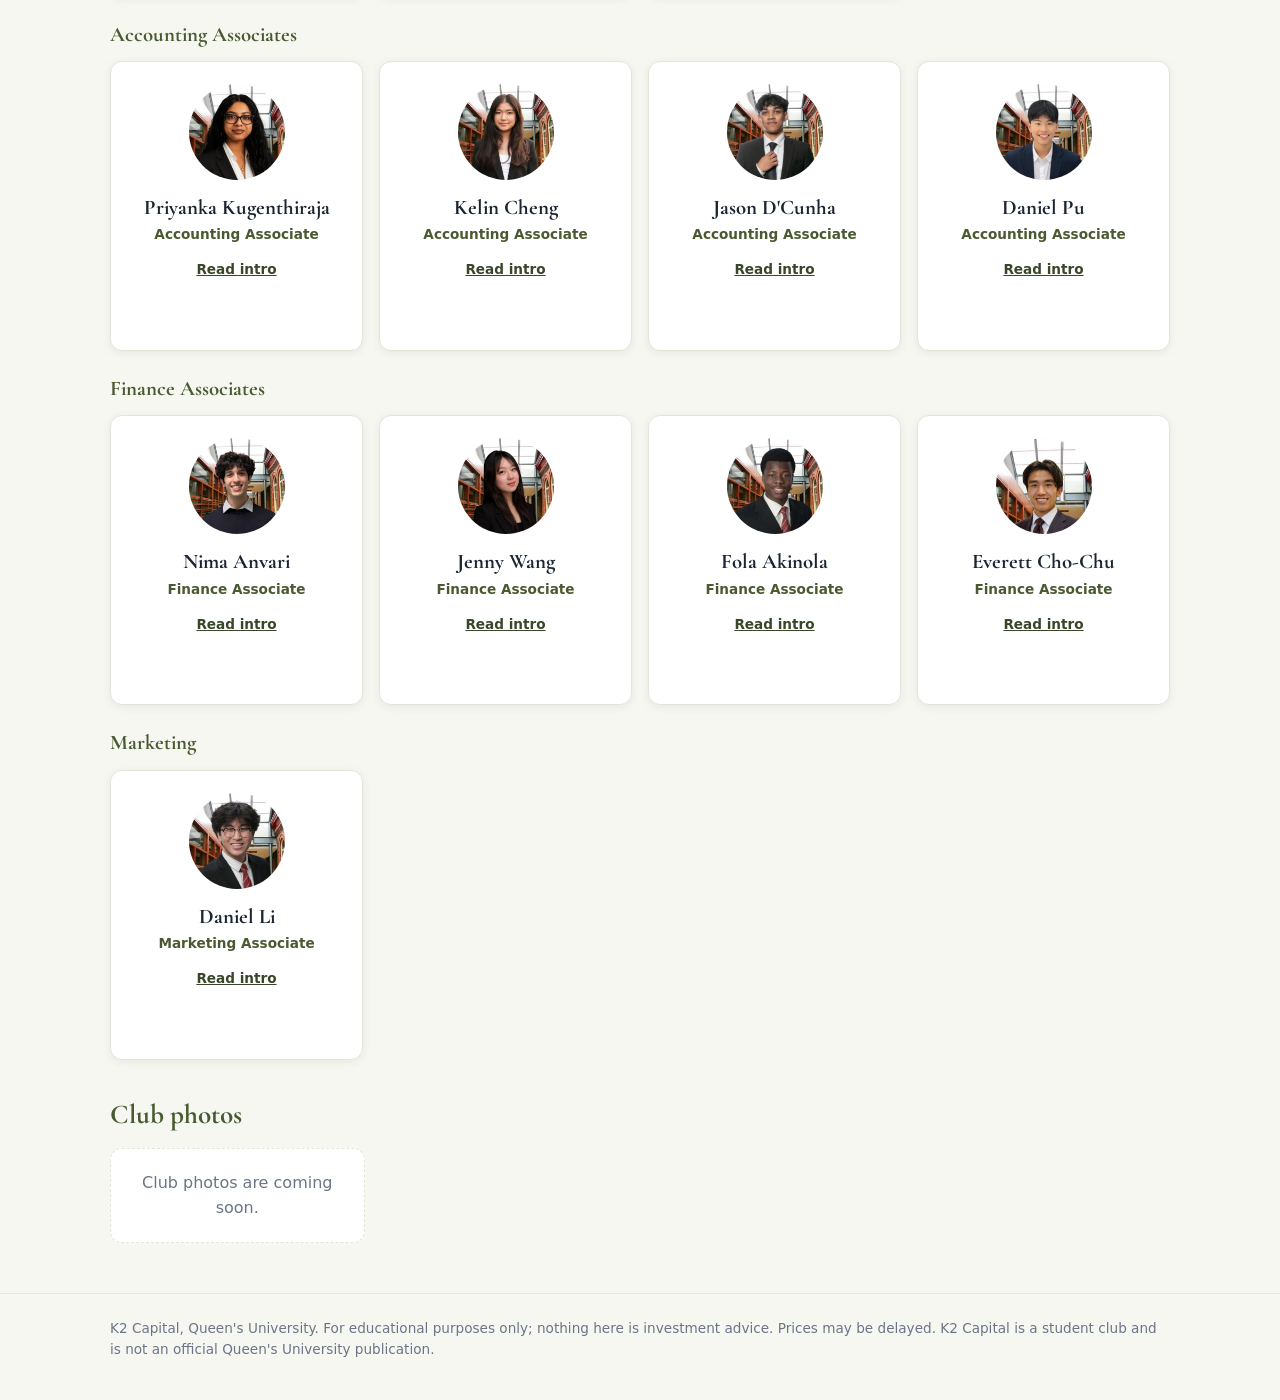
==== commit f5c1a47a: "Connect team photos; weekly summary shows worth at week end and explains whole-fund return Co-Author" ====
--- a/about.html
+++ b/about.html
@@ -64,20 +64,20 @@
     // intro shows on the back of the card. Leave a field as "" to hide it.
     // group sets the section on the page. photo: "images/team/photo-01.jpg" (upload pictures to images/team).
     const TEAM = [
-      { group: "Co-Founders", name: "Kenny Li",          role: "Co-Founder",         bio: "PwC",      intro: "", linkedin: "", photo: "" },
-      { group: "Co-Founders", name: "Rafay Haque",       role: "Co-Founder",         bio: "KPMG",     intro: "", linkedin: "", photo: "" },
-      { group: "Executive Directors", name: "Chris Jin",         role: "Executive Director", bio: "PwC",      intro: "", linkedin: "", photo: "" },
-      { group: "Executive Directors", name: "Tristan Chevrette", role: "Executive Director", bio: "KPMG",     intro: "", linkedin: "", photo: "" },
-      { group: "Executive Directors", name: "Julia Hamam",       role: "Executive Director", bio: "Deloitte", intro: "", linkedin: "", photo: "" },
-      { group: "Accounting Associates", name: "Priyanka Kugenthiraja", role: "Accounting Associate", bio: "", intro: "", linkedin: "", photo: "" },
-      { group: "Accounting Associates", name: "Kelin Cheng",           role: "Accounting Associate", bio: "", intro: "", linkedin: "", photo: "" },
-      { group: "Accounting Associates", name: "Jason D'Cunha",         role: "Accounting Associate", bio: "", intro: "", linkedin: "", photo: "" },
-      { group: "Accounting Associates", name: "Daniel Pu",             role: "Accounting Associate", bio: "", intro: "", linkedin: "", photo: "" },
-      { group: "Finance Associates", name: "Nima Anvari",  role: "Finance Associate", bio: "", intro: "", linkedin: "", photo: "" },
-      { group: "Finance Associates", name: "Jenny Wang",   role: "Finance Associate", bio: "", intro: "", linkedin: "", photo: "" },
-      { group: "Finance Associates", name: "Fola Akinola", role: "Finance Associate", bio: "", intro: "", linkedin: "", photo: "" },
-      { group: "Finance Associates", name: "Everett Cho-Chu", role: "Finance Associate", bio: "", intro: "", linkedin: "", photo: "" },
-      { group: "Marketing", name: "Daniel Li", role: "Marketing Associate", bio: "", intro: "", linkedin: "", photo: "" },
+      { group: "Co-Founders", name: "Kenny Li",          role: "Co-Founder",         bio: "PwC",      intro: "", linkedin: "", photo: "images/team/photo-14.jpg" },
+      { group: "Co-Founders", name: "Rafay Haque",       role: "Co-Founder",         bio: "KPMG",     intro: "", linkedin: "", photo: "images/team/photo-01.jpg" },
+      { group: "Executive Directors", name: "Chris Jin",         role: "Executive Director", bio: "PwC",      intro: "", linkedin: "", photo: "images/team/photo-04.jpg" },
+      { group: "Executive Directors", name: "Tristan Chevrette", role: "Executive Director", bio: "KPMG",     intro: "", linkedin: "", photo: "images/team/photo-03.jpg" },
+      { group: "Executive Directors", name: "Julia Hamam",       role: "Executive Director", bio: "Deloitte", intro: "", linkedin: "", photo: "images/team/photo-02.jpg" },
+      { group: "Accounting Associates", name: "Priyanka Kugenthiraja", role: "Accounting Associate", bio: "", intro: "", linkedin: "", photo: "images/team/photo-08.jpg" },
+      { group: "Accounting Associates", name: "Kelin Cheng",           role: "Accounting Associate", bio: "", intro: "", linkedin: "", photo: "images/team/photo-07.jpg" },
+      { group: "Accounting Associates", name: "Jason D'Cunha",         role: "Accounting Associate", bio: "", intro: "", linkedin: "", photo: "images/team/photo-09.jpg" },
+      { group: "Accounting Associates", name: "Daniel Pu",             role: "Accounting Associate", bio: "", intro: "", linkedin: "", photo: "images/team/photo-10.jpg" },
+      { group: "Finance Associates", name: "Nima Anvari",  role: "Finance Associate", bio: "", intro: "", linkedin: "", photo: "images/team/photo-06.jpg" },
+      { group: "Finance Associates", name: "Jenny Wang",   role: "Finance Associate", bio: "", intro: "", linkedin: "", photo: "images/team/photo-05.jpg" },
+      { group: "Finance Associates", name: "Fola Akinola", role: "Finance Associate", bio: "", intro: "", linkedin: "", photo: "images/team/photo-12.jpg" },
+      { group: "Finance Associates", name: "Everett Cho-Chu", role: "Finance Associate", bio: "", intro: "", linkedin: "", photo: "images/team/photo-11.jpg" },
+      { group: "Marketing", name: "Daniel Li", role: "Marketing Associate", bio: "", intro: "", linkedin: "", photo: "images/team/photo-13.jpg" },
     ];
 
     // Upload pictures to the images/club folder and list them here, for example "images/club/social-1.jpg".
